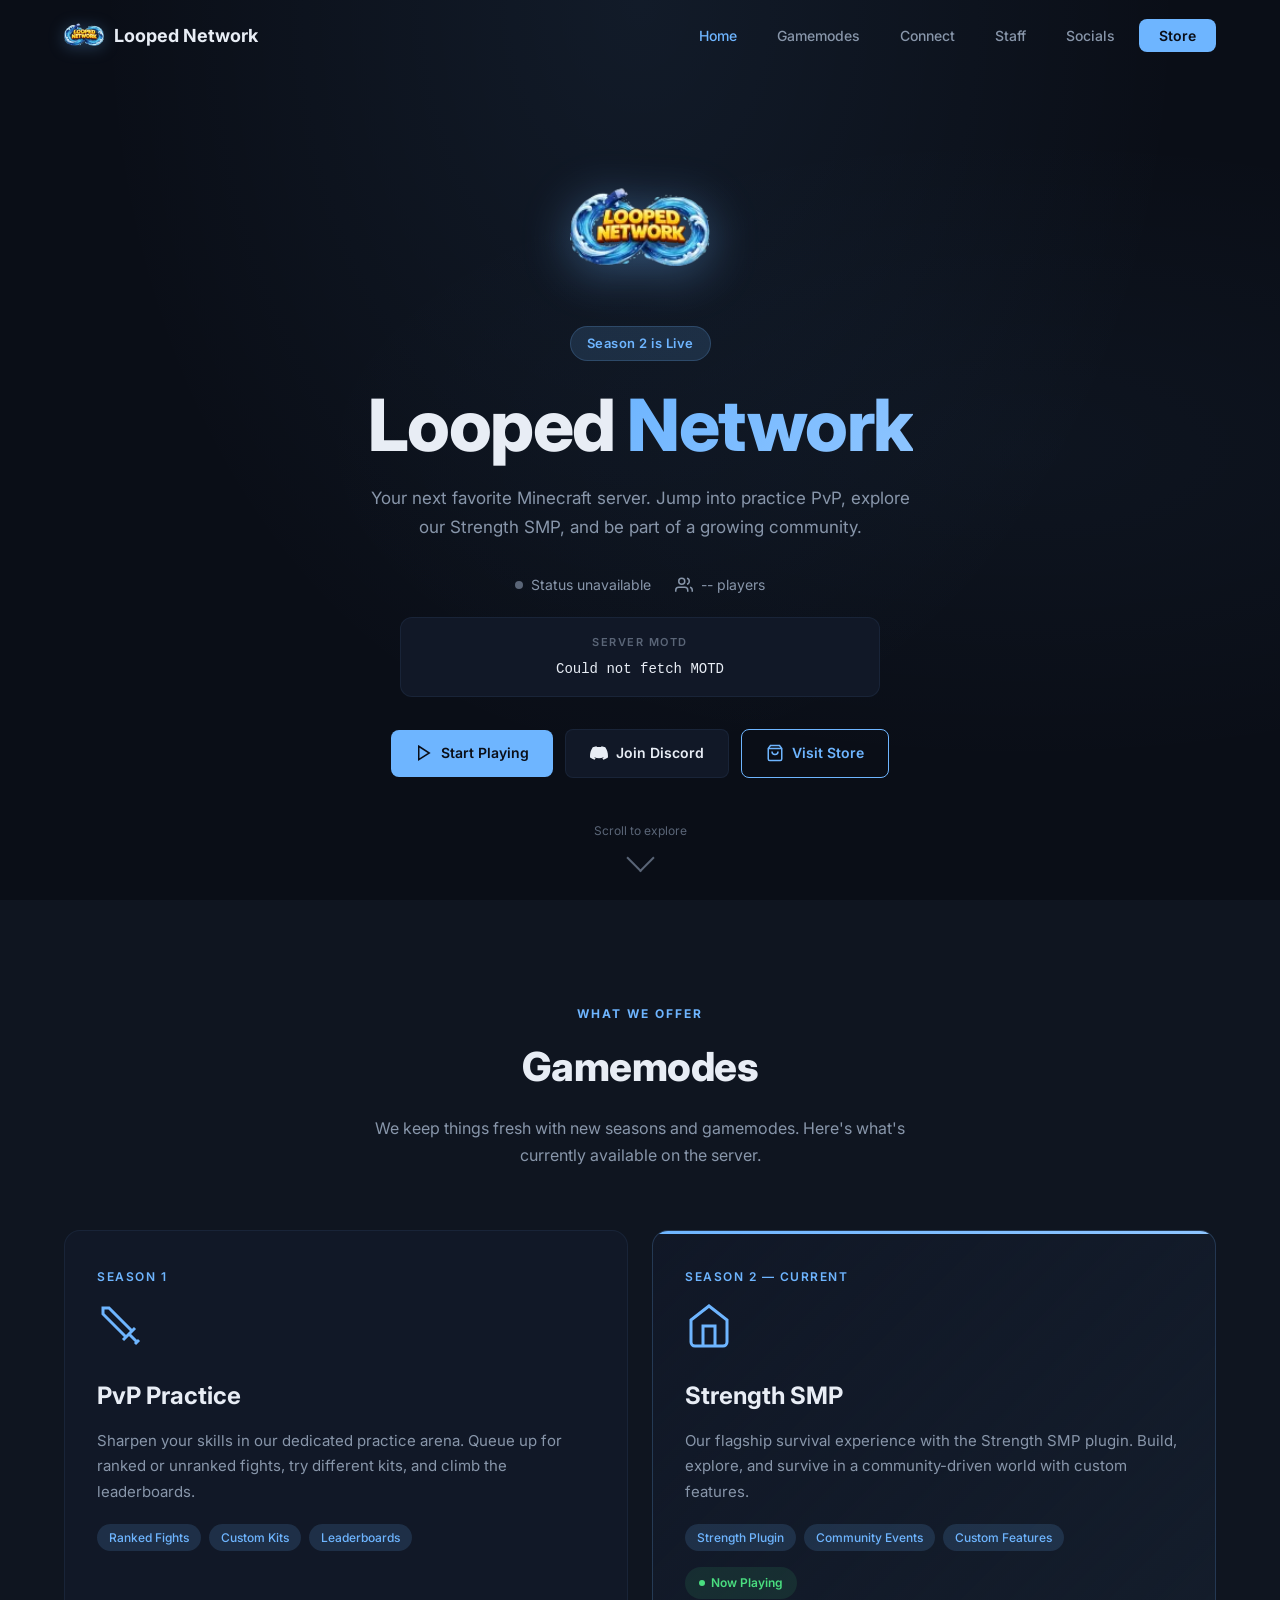
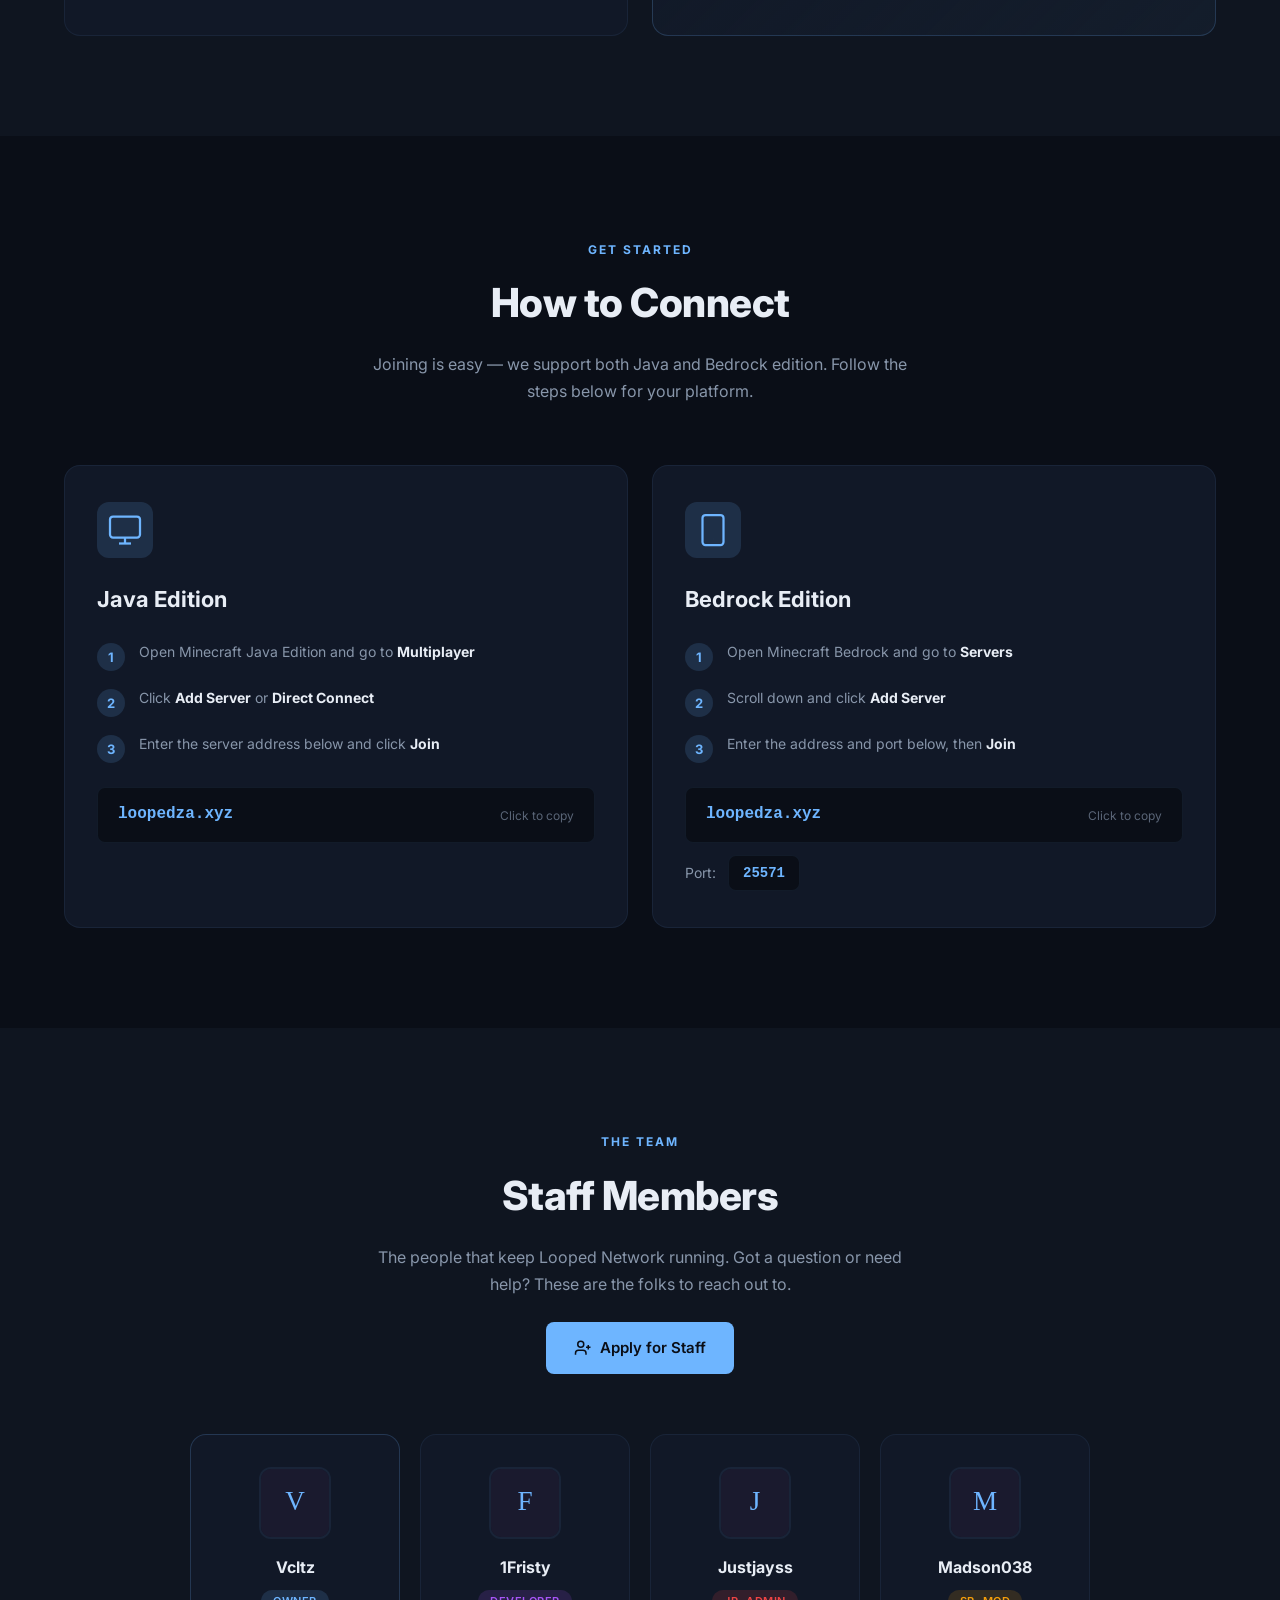
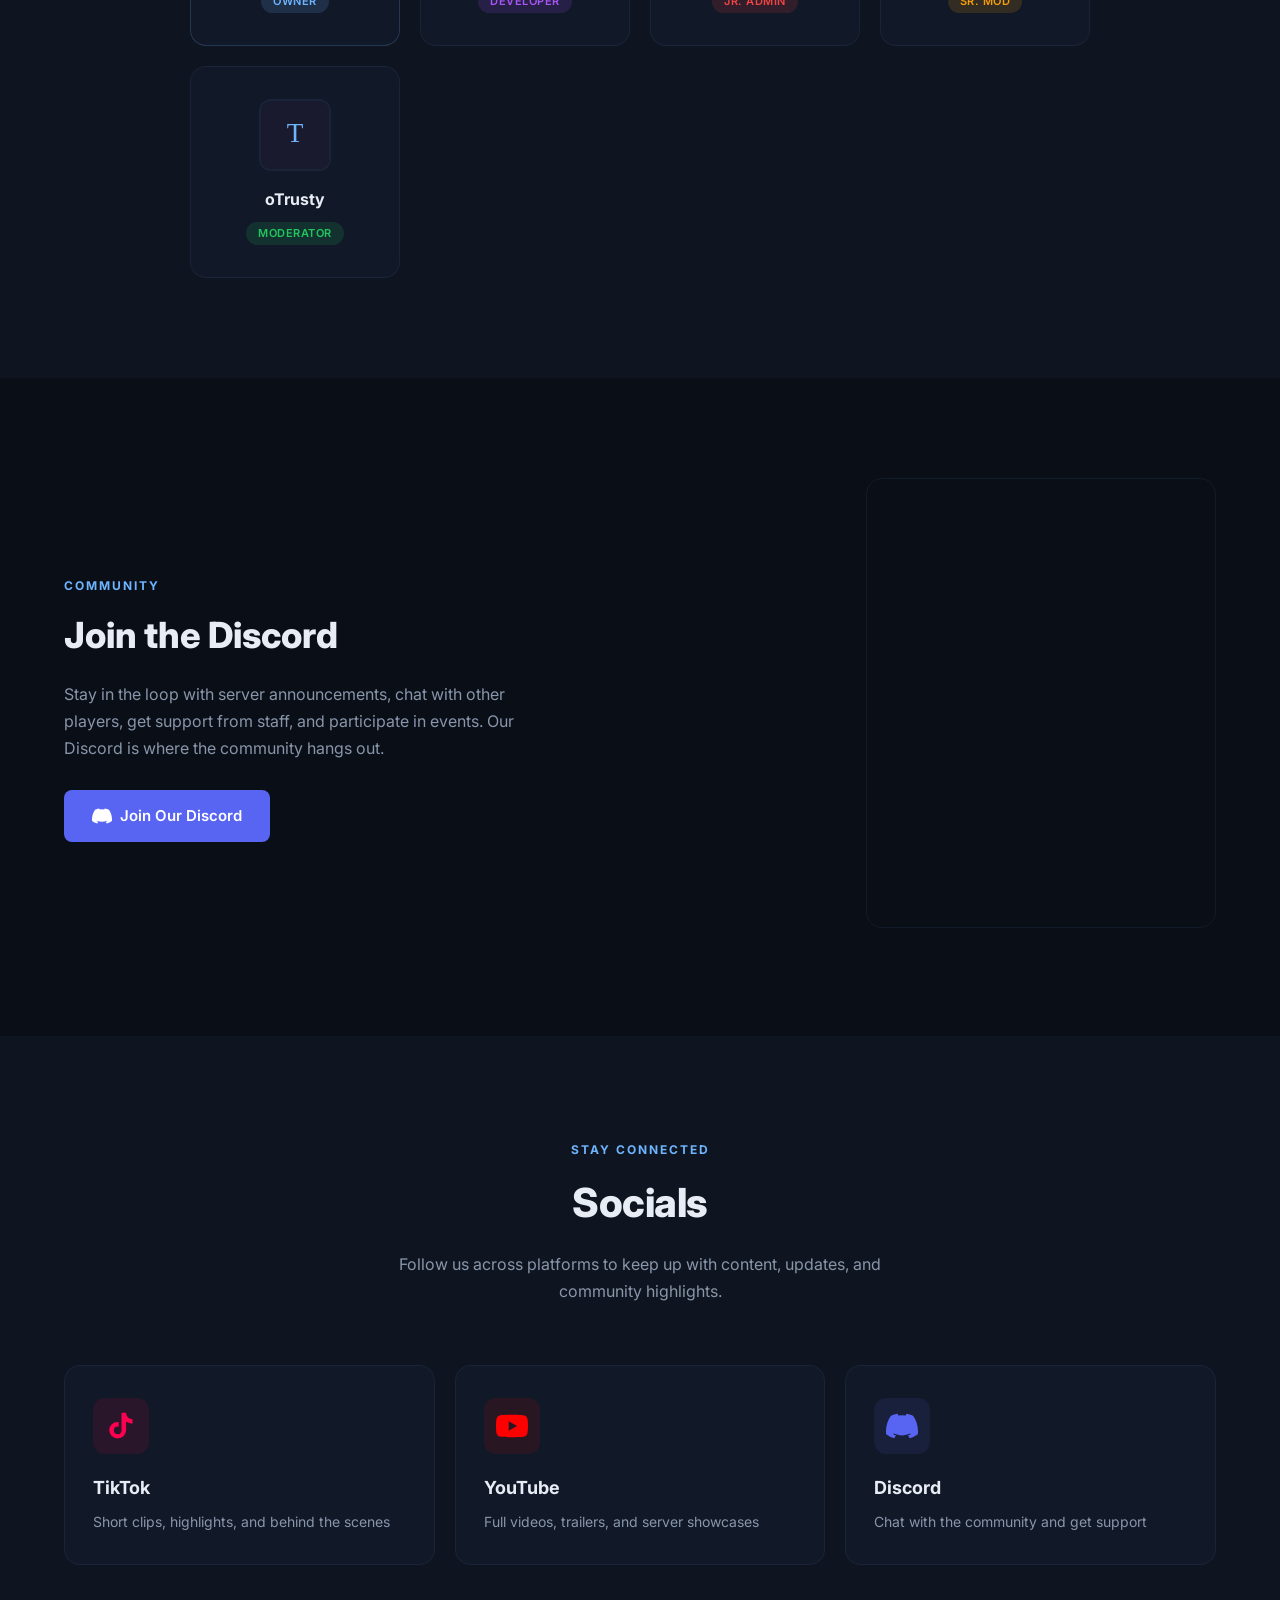
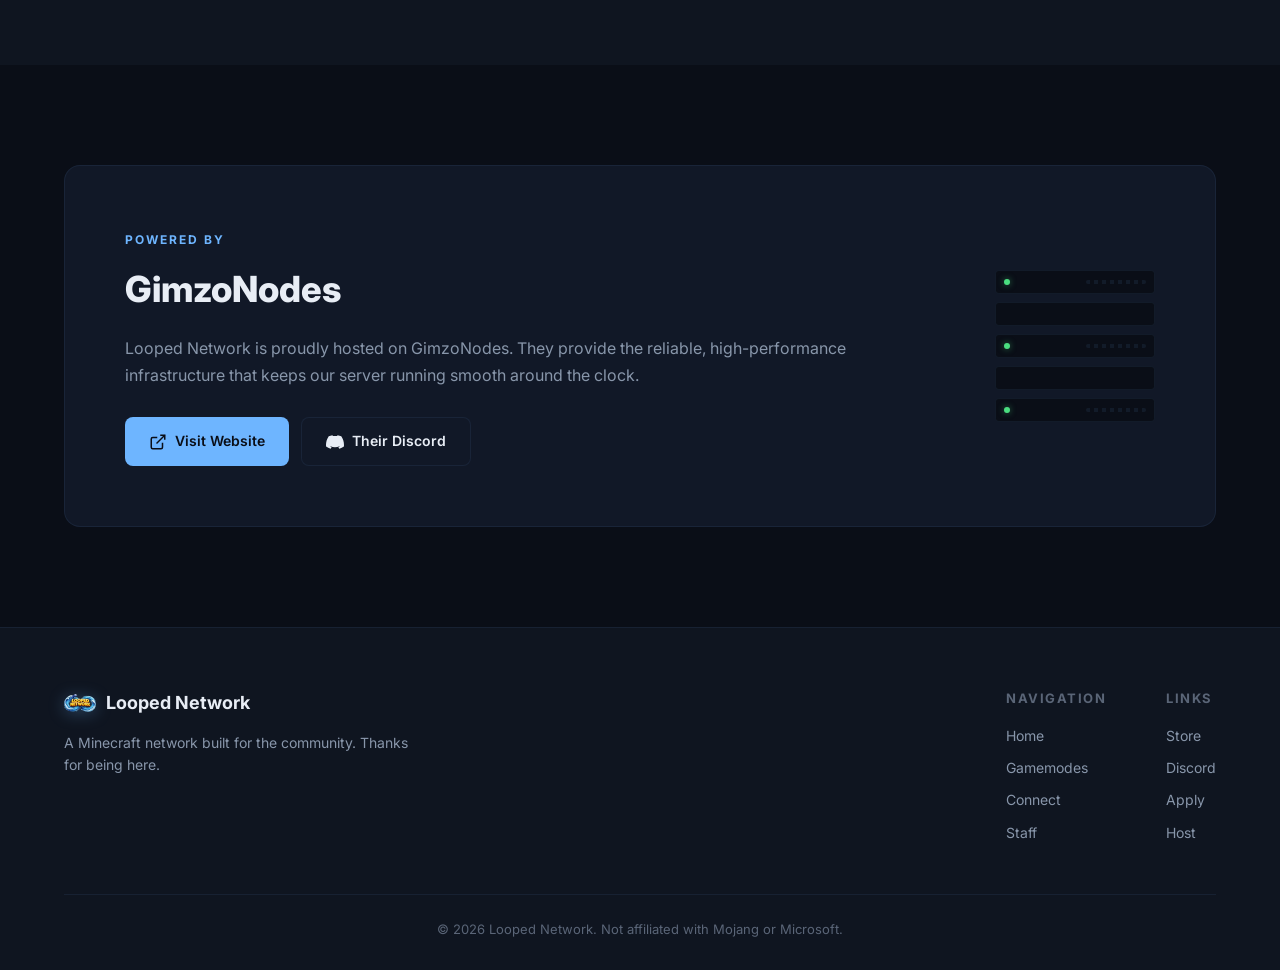
==== index.html @ 6bb7f68c "Add files via upload" ====
<!DOCTYPE html>
<html lang="en">
<head>
    <meta charset="UTF-8">
    <meta name="viewport" content="width=device-width, initial-scale=1.0">
    <title>Looped Network - Minecraft Server</title>
    <link rel="icon" type="image/png" href="logo.png">
    <link rel="apple-touch-icon" href="logo.png">
    <link href="https://fonts.googleapis.com/css2?family=Inter:wght@300;400;500;600;700;800&display=swap" rel="stylesheet">
    <link rel="stylesheet" href="styles.css">
</head>
<body>
    <nav class="navbar" id="navbar">
        <div class="nav-container">
            <a href="#" class="nav-logo">
                <img src="logo.png" alt="Looped Network" class="logo-img">
                <span>Looped Network</span>
            </a>
            <ul class="nav-links" id="navLinks">
                <li><a href="#home">Home</a></li>
                <li><a href="#gamemodes">Gamemodes</a></li>
                <li><a href="#connect">Connect</a></li>
                <li><a href="#staff">Staff</a></li>
                <li><a href="#socials">Socials</a></li>
                <li><a href="https://store.loopedza.xyz" target="_blank" class="nav-store-btn">Store</a></li>
            </ul>
            <button class="mobile-toggle" id="mobileToggle" aria-label="Toggle menu">
                <span></span>
                <span></span>
                <span></span>
            </button>
        </div>
    </nav>

    <section class="hero" id="home">
        <div class="hero-bg"></div>
        <div class="hero-particles" id="particles"></div>
        <div class="hero-content">
            <img src="logo.png" alt="Looped Network" class="hero-logo">
            <div class="hero-badge">Season 2 is Live</div>
            <h1>Looped <span class="accent">Network</span></h1>
            <p class="hero-subtitle">Your next favorite Minecraft server. Jump into practice PvP, explore our Strength SMP, and be part of a growing community.</p>
            <div class="server-status" id="serverStatus">
                <div class="status-indicator">
                    <span class="status-dot"></span>
                    <span class="status-text">Fetching status...</span>
                </div>
                <div class="player-count" id="playerCount">
                    <svg width="18" height="18" viewBox="0 0 24 24" fill="none" stroke="currentColor" stroke-width="2"><path d="M17 21v-2a4 4 0 0 0-4-4H5a4 4 0 0 0-4 4v2"/><circle cx="9" cy="7" r="4"/><path d="M23 21v-2a4 4 0 0 0-3-3.87"/><path d="M16 3.13a4 4 0 0 1 0 7.75"/></svg>
                    <span>-- players online</span>
                </div>
            </div>
            <div class="motd-preview" id="motdPreview">
                <div class="motd-label">Server MOTD</div>
                <div class="motd-content" id="motdContent">
                    <span class="motd-line">Loading MOTD...</span>
                </div>
            </div>
            <div class="hero-buttons">
                <a href="#connect" class="btn btn-primary">
                    <svg width="18" height="18" viewBox="0 0 24 24" fill="none" stroke="currentColor" stroke-width="2"><polygon points="5 3 19 12 5 21 5 3"/></svg>
                    Start Playing
                </a>
                <a href="https://discord.gg/Pe7t64aJJ9" target="_blank" class="btn btn-secondary">
                    <svg width="18" height="18" viewBox="0 0 24 24" fill="currentColor"><path d="M20.317 4.37a19.791 19.791 0 0 0-4.885-1.515.074.074 0 0 0-.079.037c-.21.375-.444.864-.608 1.25a18.27 18.27 0 0 0-5.487 0 12.64 12.64 0 0 0-.617-1.25.077.077 0 0 0-.079-.037A19.736 19.736 0 0 0 3.677 4.37a.07.07 0 0 0-.032.027C.533 9.046-.32 13.58.099 18.057a.082.082 0 0 0 .031.057 19.9 19.9 0 0 0 5.993 3.03.078.078 0 0 0 .084-.028 14.09 14.09 0 0 0 1.226-1.994.076.076 0 0 0-.041-.106 13.107 13.107 0 0 1-1.872-.892.077.077 0 0 1-.008-.128 10.2 10.2 0 0 0 .372-.292.074.074 0 0 1 .077-.01c3.928 1.793 8.18 1.793 12.062 0a.074.074 0 0 1 .078.01c.12.098.246.198.373.292a.077.077 0 0 1-.006.127 12.299 12.299 0 0 1-1.873.892.077.077 0 0 0-.041.107c.36.698.772 1.362 1.225 1.993a.076.076 0 0 0 .084.028 19.839 19.839 0 0 0 6.002-3.03.077.077 0 0 0 .032-.054c.5-5.177-.838-9.674-3.549-13.66a.061.061 0 0 0-.031-.03z"/></svg>
                    Join Discord
                </a>
                <a href="https://store.loopedza.xyz" target="_blank" class="btn btn-outline">
                    <svg width="18" height="18" viewBox="0 0 24 24" fill="none" stroke="currentColor" stroke-width="2"><path d="M6 2L3 6v14a2 2 0 0 0 2 2h14a2 2 0 0 0 2-2V6l-3-4z"/><line x1="3" y1="6" x2="21" y2="6"/><path d="M16 10a4 4 0 0 1-8 0"/></svg>
                    Visit Store
                </a>
            </div>
        </div>
        <div class="scroll-indicator">
            <span>Scroll to explore</span>
            <div class="scroll-arrow"></div>
        </div>
    </section>

    <section class="section gamemodes-section" id="gamemodes">
        <div class="container">
            <div class="section-header">
                <span class="section-tag">What We Offer</span>
                <h2>Gamemodes</h2>
                <p>We keep things fresh with new seasons and gamemodes. Here's what's currently available on the server.</p>
            </div>
            <div class="gamemodes-grid">
                <div class="gamemode-card">
                    <div class="gamemode-season">Season 1</div>
                    <div class="gamemode-icon">
                        <svg width="48" height="48" viewBox="0 0 24 24" fill="none" stroke="currentColor" stroke-width="1.5"><path d="M14.5 17.5L3 6V3h3l11.5 11.5"/><path d="M13 19l6-6"/><path d="M16 16l4 4"/><path d="M19 21l2-2"/></svg>
                    </div>
                    <h3>PvP Practice</h3>
                    <p>Sharpen your skills in our dedicated practice arena. Queue up for ranked or unranked fights, try different kits, and climb the leaderboards.</p>
                    <div class="gamemode-features">
                        <span>Ranked Fights</span>
                        <span>Custom Kits</span>
                        <span>Leaderboards</span>
                    </div>
                </div>
                <div class="gamemode-card featured">
                    <div class="gamemode-season">Season 2 — Current</div>
                    <div class="gamemode-icon">
                        <svg width="48" height="48" viewBox="0 0 24 24" fill="none" stroke="currentColor" stroke-width="1.5"><path d="M3 9l9-7 9 7v11a2 2 0 0 1-2 2H5a2 2 0 0 1-2-2z"/><polyline points="9 22 9 12 15 12 15 22"/></svg>
                    </div>
                    <h3>Strength SMP</h3>
                    <p>Our flagship survival experience with the Strength SMP plugin. Build, explore, and survive in a community-driven world with custom features.</p>
                    <div class="gamemode-features">
                        <span>Strength Plugin</span>
                        <span>Community Events</span>
                        <span>Custom Features</span>
                    </div>
                    <div class="gamemode-live-badge">
                        <span class="live-dot"></span> Now Playing
                    </div>
                </div>
            </div>
        </div>
    </section>

    <section class="section connect-section" id="connect">
        <div class="container">
            <div class="section-header">
                <span class="section-tag">Get Started</span>
                <h2>How to Connect</h2>
                <p>Joining is easy — we support both Java and Bedrock edition. Follow the steps below for your platform.</p>
            </div>
            <div class="connect-grid">
                <div class="connect-card">
                    <div class="connect-icon java-icon">
                        <svg width="36" height="36" viewBox="0 0 24 24" fill="none" stroke="currentColor" stroke-width="1.5"><rect x="2" y="3" width="20" height="14" rx="2" ry="2"/><line x1="8" y1="21" x2="16" y2="21"/><line x1="12" y1="17" x2="12" y2="21"/></svg>
                    </div>
                    <h3>Java Edition</h3>
                    <div class="connect-steps">
                        <div class="step">
                            <span class="step-num">1</span>
                            <p>Open Minecraft Java Edition and go to <strong>Multiplayer</strong></p>
                        </div>
                        <div class="step">
                            <span class="step-num">2</span>
                            <p>Click <strong>Add Server</strong> or <strong>Direct Connect</strong></p>
                        </div>
                        <div class="step">
                            <span class="step-num">3</span>
                            <p>Enter the server address below and click <strong>Join</strong></p>
                        </div>
                    </div>
                    <div class="ip-box" onclick="copyIP('loopedza.xyz', this)">
                        <code>loopedza.xyz</code>
                        <span class="copy-hint">Click to copy</span>
                    </div>
                </div>
                <div class="connect-card">
                    <div class="connect-icon bedrock-icon">
                        <svg width="36" height="36" viewBox="0 0 24 24" fill="none" stroke="currentColor" stroke-width="1.5"><rect x="5" y="2" width="14" height="20" rx="2" ry="2"/><line x1="12" y1="18" x2="12.01" y2="18"/></svg>
                    </div>
                    <h3>Bedrock Edition</h3>
                    <div class="connect-steps">
                        <div class="step">
                            <span class="step-num">1</span>
                            <p>Open Minecraft Bedrock and go to <strong>Servers</strong></p>
                        </div>
                        <div class="step">
                            <span class="step-num">2</span>
                            <p>Scroll down and click <strong>Add Server</strong></p>
                        </div>
                        <div class="step">
                            <span class="step-num">3</span>
                            <p>Enter the address and port below, then <strong>Join</strong></p>
                        </div>
                    </div>
                    <div class="ip-box" onclick="copyIP('loopedza.xyz', this)">
                        <code>loopedza.xyz</code>
                        <span class="copy-hint">Click to copy</span>
                    </div>
                    <div class="port-box">
                        <span>Port:</span>
                        <code onclick="copyIP('25571', this)">25571</code>
                    </div>
                </div>
            </div>
        </div>
    </section>

    <section class="section staff-section" id="staff">
        <div class="container">
            <div class="section-header">
                <span class="section-tag">The Team</span>
                <h2>Staff Members</h2>
                <p>The people that keep Looped Network running. Got a question or need help? These are the folks to reach out to.</p>
                <a href="apply.html" class="btn btn-primary apply-cta-btn">
                    <svg width="18" height="18" viewBox="0 0 24 24" fill="none" stroke="currentColor" stroke-width="2"><line x1="19" y1="8" x2="19" y2="14"/><line x1="22" y1="11" x2="16" y2="11"/><path d="M16 21v-2a4 4 0 0 0-4-4H6a4 4 0 0 0-4 4v2"/><circle cx="9" cy="7" r="4"/></svg>
                    Apply for Staff
                </a>
            </div>
            <div class="staff-grid">
                <div class="staff-card owner">
                    <div class="staff-avatar">
                        <img src="https://mc-heads.net/avatar/Vcltz/100" alt="Vcltz" onerror="this.src='data:image/svg+xml,<svg xmlns=%22http://www.w3.org/2000/svg%22 width=%22100%22 height=%22100%22><rect fill=%22%231a1a2e%22 width=%22100%22 height=%22100%22/><text x=%2250%22 y=%2260%22 text-anchor=%22middle%22 fill=%22%236EB5FF%22 font-size=%2240%22>V</text></svg>'">
                    </div>
                    <div class="staff-info">
                        <h4>Vcltz</h4>
                        <span class="staff-role role-owner">Owner</span>
                    </div>
                </div>
                <div class="staff-card">
                    <div class="staff-avatar">
                        <img src="https://mc-heads.net/avatar/1Fristy/100" alt="1Fristy" onerror="this.src='data:image/svg+xml,<svg xmlns=%22http://www.w3.org/2000/svg%22 width=%22100%22 height=%22100%22><rect fill=%22%231a1a2e%22 width=%22100%22 height=%22100%22/><text x=%2250%22 y=%2260%22 text-anchor=%22middle%22 fill=%22%236EB5FF%22 font-size=%2240%22>F</text></svg>'">
                    </div>
                    <div class="staff-info">
                        <h4>1Fristy</h4>
                        <span class="staff-role role-dev">Developer</span>
                    </div>
                </div>
                <div class="staff-card">
                    <div class="staff-avatar">
                        <img src="https://mc-heads.net/avatar/Justjayss/100" alt="Justjayss" onerror="this.src='data:image/svg+xml,<svg xmlns=%22http://www.w3.org/2000/svg%22 width=%22100%22 height=%22100%22><rect fill=%22%231a1a2e%22 width=%22100%22 height=%22100%22/><text x=%2250%22 y=%2260%22 text-anchor=%22middle%22 fill=%22%236EB5FF%22 font-size=%2240%22>J</text></svg>'">
                    </div>
                    <div class="staff-info">
                        <h4>Justjayss</h4>
                        <span class="staff-role role-admin">Jr. Admin</span>
                    </div>
                </div>
                <div class="staff-card">
                    <div class="staff-avatar">
                        <img src="https://mc-heads.net/avatar/Madson038/100" alt="Madson038" onerror="this.src='data:image/svg+xml,<svg xmlns=%22http://www.w3.org/2000/svg%22 width=%22100%22 height=%22100%22><rect fill=%22%231a1a2e%22 width=%22100%22 height=%22100%22/><text x=%2250%22 y=%2260%22 text-anchor=%22middle%22 fill=%22%236EB5FF%22 font-size=%2240%22>M</text></svg>'">
                    </div>
                    <div class="staff-info">
                        <h4>Madson038</h4>
                        <span class="staff-role role-srmod">Sr. Mod</span>
                    </div>
                </div>
                <div class="staff-card">
                    <div class="staff-avatar">
                        <img src="https://mc-heads.net/avatar/oTrusty/100" alt="oTrusty" onerror="this.src='data:image/svg+xml,<svg xmlns=%22http://www.w3.org/2000/svg%22 width=%22100%22 height=%22100%22><rect fill=%22%231a1a2e%22 width=%22100%22 height=%22100%22/><text x=%2250%22 y=%2260%22 text-anchor=%22middle%22 fill=%22%236EB5FF%22 font-size=%2240%22>T</text></svg>'">
                    </div>
                    <div class="staff-info">
                        <h4>oTrusty</h4>
                        <span class="staff-role role-mod">Moderator</span>
                    </div>
                </div>
            </div>
        </div>
    </section>

    <section class="section discord-section" id="discord-section">
        <div class="container">
            <div class="discord-layout">
                <div class="discord-info">
                    <span class="section-tag">Community</span>
                    <h2>Join the Discord</h2>
                    <p>Stay in the loop with server announcements, chat with other players, get support from staff, and participate in events. Our Discord is where the community hangs out.</p>
                    <a href="https://discord.gg/Pe7t64aJJ9" target="_blank" class="btn btn-discord">
                        <svg width="20" height="20" viewBox="0 0 24 24" fill="currentColor"><path d="M20.317 4.37a19.791 19.791 0 0 0-4.885-1.515.074.074 0 0 0-.079.037c-.21.375-.444.864-.608 1.25a18.27 18.27 0 0 0-5.487 0 12.64 12.64 0 0 0-.617-1.25.077.077 0 0 0-.079-.037A19.736 19.736 0 0 0 3.677 4.37a.07.07 0 0 0-.032.027C.533 9.046-.32 13.58.099 18.057a.082.082 0 0 0 .031.057 19.9 19.9 0 0 0 5.993 3.03.078.078 0 0 0 .084-.028 14.09 14.09 0 0 0 1.226-1.994.076.076 0 0 0-.041-.106 13.107 13.107 0 0 1-1.872-.892.077.077 0 0 1-.008-.128 10.2 10.2 0 0 0 .372-.292.074.074 0 0 1 .077-.01c3.928 1.793 8.18 1.793 12.062 0a.074.074 0 0 1 .078.01c.12.098.246.198.373.292a.077.077 0 0 1-.006.127 12.299 12.299 0 0 1-1.873.892.077.077 0 0 0-.041.107c.36.698.772 1.362 1.225 1.993a.076.076 0 0 0 .084.028 19.839 19.839 0 0 0 6.002-3.03.077.077 0 0 0 .032-.054c.5-5.177-.838-9.674-3.549-13.66a.061.061 0 0 0-.031-.03z"/></svg>
                        Join Our Discord
                    </a>
                </div>
                <div class="discord-widget">
                    <iframe src="https://discord.com/widget?id=1467869158061641964&theme=dark" width="350" height="450" allowtransparency="true" frameborder="0" sandbox="allow-popups allow-popups-to-escape-sandbox allow-same-origin allow-scripts"></iframe>
                </div>
            </div>
        </div>
    </section>

    <section class="section socials-section" id="socials">
        <div class="container">
            <div class="section-header">
                <span class="section-tag">Stay Connected</span>
                <h2>Socials</h2>
                <p>Follow us across platforms to keep up with content, updates, and community highlights.</p>
            </div>
            <div class="socials-grid">
                <a href="#" target="_blank" class="social-card tiktok-card">
                    <div class="social-icon">
                        <svg width="32" height="32" viewBox="0 0 24 24" fill="currentColor"><path d="M19.59 6.69a4.83 4.83 0 0 1-3.77-4.25V2h-3.45v13.67a2.89 2.89 0 0 1-2.88 2.5 2.89 2.89 0 0 1-2.89-2.89 2.89 2.89 0 0 1 2.89-2.89c.28 0 .54.04.79.1v-3.5a6.37 6.37 0 0 0-.79-.05A6.34 6.34 0 0 0 3.15 15a6.34 6.34 0 0 0 6.34 6.34 6.34 6.34 0 0 0 6.34-6.34V8.71a8.21 8.21 0 0 0 4.76 1.52V6.79a4.85 4.85 0 0 1-1-.1z"/></svg>
                    </div>
                    <h4>TikTok</h4>
                    <p>Short clips, highlights, and behind the scenes</p>
                </a>
                <a href="#" target="_blank" class="social-card youtube-card">
                    <div class="social-icon">
                        <svg width="32" height="32" viewBox="0 0 24 24" fill="currentColor"><path d="M23.498 6.186a3.016 3.016 0 0 0-2.122-2.136C19.505 3.545 12 3.545 12 3.545s-7.505 0-9.377.505A3.017 3.017 0 0 0 .502 6.186C0 8.07 0 12 0 12s0 3.93.502 5.814a3.016 3.016 0 0 0 2.122 2.136c1.871.505 9.376.505 9.376.505s7.505 0 9.377-.505a3.015 3.015 0 0 0 2.122-2.136C24 15.93 24 12 24 12s0-3.93-.502-5.814zM9.545 15.568V8.432L15.818 12l-6.273 3.568z"/></svg>
                    </div>
                    <h4>YouTube</h4>
                    <p>Full videos, trailers, and server showcases</p>
                </a>
                <a href="https://discord.gg/Pe7t64aJJ9" target="_blank" class="social-card discord-card-social">
                    <div class="social-icon">
                        <svg width="32" height="32" viewBox="0 0 24 24" fill="currentColor"><path d="M20.317 4.37a19.791 19.791 0 0 0-4.885-1.515.074.074 0 0 0-.079.037c-.21.375-.444.864-.608 1.25a18.27 18.27 0 0 0-5.487 0 12.64 12.64 0 0 0-.617-1.25.077.077 0 0 0-.079-.037A19.736 19.736 0 0 0 3.677 4.37a.07.07 0 0 0-.032.027C.533 9.046-.32 13.58.099 18.057a.082.082 0 0 0 .031.057 19.9 19.9 0 0 0 5.993 3.03.078.078 0 0 0 .084-.028 14.09 14.09 0 0 0 1.226-1.994.076.076 0 0 0-.041-.106 13.107 13.107 0 0 1-1.872-.892.077.077 0 0 1-.008-.128 10.2 10.2 0 0 0 .372-.292.074.074 0 0 1 .077-.01c3.928 1.793 8.18 1.793 12.062 0a.074.074 0 0 1 .078.01c.12.098.246.198.373.292a.077.077 0 0 1-.006.127 12.299 12.299 0 0 1-1.873.892.077.077 0 0 0-.041.107c.36.698.772 1.362 1.225 1.993a.076.076 0 0 0 .084.028 19.839 19.839 0 0 0 6.002-3.03.077.077 0 0 0 .032-.054c.5-5.177-.838-9.674-3.549-13.66a.061.061 0 0 0-.031-.03z"/></svg>
                    </div>
                    <h4>Discord</h4>
                    <p>Chat with the community and get support</p>
                </a>
            </div>
        </div>
    </section>

    <section class="section hosting-section" id="hosting">
        <div class="container">
            <div class="hosting-card">
                <div class="hosting-info">
                    <span class="section-tag">Powered By</span>
                    <h2>GimzoNodes</h2>
                    <p>Looped Network is proudly hosted on GimzoNodes. They provide the reliable, high-performance infrastructure that keeps our server running smooth around the clock.</p>
                    <div class="hosting-buttons">
                        <a href="https://gimzonodes.space" target="_blank" class="btn btn-primary">
                            <svg width="18" height="18" viewBox="0 0 24 24" fill="none" stroke="currentColor" stroke-width="2"><path d="M18 13v6a2 2 0 0 1-2 2H5a2 2 0 0 1-2-2V8a2 2 0 0 1 2-2h6"/><polyline points="15 3 21 3 21 9"/><line x1="10" y1="14" x2="21" y2="3"/></svg>
                            Visit Website
                        </a>
                        <a href="https://discord.gg/tpGMevrYRc" target="_blank" class="btn btn-secondary">
                            <svg width="18" height="18" viewBox="0 0 24 24" fill="currentColor"><path d="M20.317 4.37a19.791 19.791 0 0 0-4.885-1.515.074.074 0 0 0-.079.037c-.21.375-.444.864-.608 1.25a18.27 18.27 0 0 0-5.487 0 12.64 12.64 0 0 0-.617-1.25.077.077 0 0 0-.079-.037A19.736 19.736 0 0 0 3.677 4.37a.07.07 0 0 0-.032.027C.533 9.046-.32 13.58.099 18.057a.082.082 0 0 0 .031.057 19.9 19.9 0 0 0 5.993 3.03.078.078 0 0 0 .084-.028 14.09 14.09 0 0 0 1.226-1.994.076.076 0 0 0-.041-.106 13.107 13.107 0 0 1-1.872-.892.077.077 0 0 1-.008-.128 10.2 10.2 0 0 0 .372-.292.074.074 0 0 1 .077-.01c3.928 1.793 8.18 1.793 12.062 0a.074.074 0 0 1 .078.01c.12.098.246.198.373.292a.077.077 0 0 1-.006.127 12.299 12.299 0 0 1-1.873.892.077.077 0 0 0-.041.107c.36.698.772 1.362 1.225 1.993a.076.076 0 0 0 .084.028 19.839 19.839 0 0 0 6.002-3.03.077.077 0 0 0 .032-.054c.5-5.177-.838-9.674-3.549-13.66a.061.061 0 0 0-.031-.03z"/></svg>
                            Their Discord
                        </a>
                    </div>
                </div>
                <div class="hosting-graphic">
                    <div class="server-rack">
                        <div class="rack-unit active"></div>
                        <div class="rack-unit"></div>
                        <div class="rack-unit active"></div>
                        <div class="rack-unit"></div>
                        <div class="rack-unit active"></div>
                    </div>
                </div>
            </div>
        </div>
    </section>

    <footer class="footer">
        <div class="container">
            <div class="footer-content">
                <div class="footer-brand">
                    <div class="footer-logo">
                        <img src="logo.png" alt="Looped Network" class="logo-img">
                        <span>Looped Network</span>
                    </div>
                    <p>A Minecraft network built for the community. Thanks for being here.</p>
                </div>
                <div class="footer-links">
                    <div class="footer-col">
                        <h5>Navigation</h5>
                        <a href="#home">Home</a>
                        <a href="#gamemodes">Gamemodes</a>
                        <a href="#connect">Connect</a>
                        <a href="#staff">Staff</a>
                    </div>
                    <div class="footer-col">
                        <h5>Links</h5>
                        <a href="https://store.loopedza.xyz" target="_blank">Store</a>
                        <a href="https://discord.gg/Pe7t64aJJ9" target="_blank">Discord</a>
                        <a href="apply.html">Apply</a>
                        <a href="https://gimzonodes.space" target="_blank">Host</a>
                    </div>
                </div>
            </div>
            <div class="footer-bottom">
                <p>&copy; 2026 Looped Network. Not affiliated with Mojang or Microsoft.</p>
            </div>
        </div>
    </footer>

    <script src="script.js"></script>
</body>
</html>
---- styles.css ----
*, *::before, *::after { margin: 0; padding: 0; box-sizing: border-box; }

:root {
    --primary: #6EB5FF;
    --primary-dark: #5A9FE6;
    --primary-light: #8EC5FF;
    --primary-glow: rgba(110, 181, 255, 0.15);
    --bg-dark: #0a0e17;
    --bg-card: #111827;
    --bg-card-hover: #1a2332;
    --bg-surface: #0f1520;
    --text-primary: #e8edf5;
    --text-secondary: #8896aa;
    --text-muted: #5a6577;
    --border: rgba(110, 181, 255, 0.08);
    --border-hover: rgba(110, 181, 255, 0.2);
    --discord-color: #5865F2;
    --success: #4ade80;
    --radius: 12px;
    --radius-lg: 16px;
    --radius-sm: 8px;
}

html { scroll-behavior: smooth; scrollbar-width: thin; scrollbar-color: var(--primary-dark) var(--bg-dark); }
body { font-family: 'Inter', -apple-system, sans-serif; background: var(--bg-dark); color: var(--text-primary); line-height: 1.6; overflow-x: hidden; }
::-webkit-scrollbar { width: 8px; }
::-webkit-scrollbar-track { background: var(--bg-dark); }
::-webkit-scrollbar-thumb { background: var(--primary-dark); border-radius: 4px; }
.container { max-width: 1200px; margin: 0 auto; padding: 0 24px; }
.section { padding: 100px 0; }

.navbar { position: fixed; top: 0; left: 0; right: 0; z-index: 1000; padding: 16px 0; transition: all 0.3s ease; }
.navbar.scrolled { background: rgba(10, 14, 23, 0.9); backdrop-filter: blur(20px); border-bottom: 1px solid var(--border); padding: 10px 0; }
.nav-container { max-width: 1200px; margin: 0 auto; padding: 0 24px; display: flex; align-items: center; justify-content: space-between; }
.nav-logo { display: flex; align-items: center; gap: 10px; text-decoration: none; color: var(--text-primary); font-weight: 700; font-size: 18px; }
.logo-img { width: 40px; height: 40px; object-fit: contain; filter: drop-shadow(0 2px 8px rgba(110, 181, 255, 0.3)); transition: transform 0.3s ease; }
.nav-logo:hover .logo-img { transform: scale(1.08) rotate(-5deg); }
.hero-logo { width: 140px; height: 140px; object-fit: contain; margin: 0 auto 24px; display: block; filter: drop-shadow(0 8px 24px rgba(110, 181, 255, 0.4)); animation: float-logo 4s ease-in-out infinite; }
@keyframes float-logo { 0%, 100% { transform: translateY(0); } 50% { transform: translateY(-10px); } }
.footer-logo .logo-img { width: 32px; height: 32px; }
.nav-links { display: flex; align-items: center; gap: 8px; list-style: none; }
.nav-links a { text-decoration: none; color: var(--text-secondary); font-size: 14px; font-weight: 500; padding: 8px 16px; border-radius: var(--radius-sm); transition: all 0.2s ease; }
.nav-links a:hover { color: var(--text-primary); background: var(--primary-glow); }
.nav-store-btn { background: var(--primary) !important; color: var(--bg-dark) !important; font-weight: 600 !important; padding: 8px 20px !important; }
.nav-store-btn:hover { background: var(--primary-light) !important; transform: translateY(-1px); }
.mobile-toggle { display: none; flex-direction: column; gap: 5px; background: none; border: none; cursor: pointer; padding: 4px; }
.mobile-toggle span { width: 24px; height: 2px; background: var(--text-primary); border-radius: 2px; transition: all 0.3s ease; }

.hero { min-height: 100vh; display: flex; align-items: center; justify-content: center; position: relative; padding: 120px 24px 80px; overflow: hidden; }
.hero-bg { position: absolute; inset: 0; background: radial-gradient(ellipse at 50% 0%, rgba(110, 181, 255, 0.08) 0%, transparent 60%), radial-gradient(ellipse at 80% 50%, rgba(110, 181, 255, 0.04) 0%, transparent 50%); }
.hero-particles { position: absolute; inset: 0; pointer-events: none; }
.particle { position: absolute; width: 2px; height: 2px; background: var(--primary); border-radius: 50%; opacity: 0; animation: float-particle linear infinite; }
@keyframes float-particle { 0% { opacity: 0; transform: translateY(100vh) scale(0); } 10% { opacity: 0.6; } 90% { opacity: 0.6; } 100% { opacity: 0; transform: translateY(-10vh) scale(1); } }
.hero-content { text-align: center; max-width: 720px; position: relative; z-index: 1; }
.hero-badge { display: inline-block; padding: 6px 16px; background: var(--primary-glow); border: 1px solid var(--border-hover); border-radius: 20px; font-size: 13px; font-weight: 600; color: var(--primary); margin-bottom: 24px; letter-spacing: 0.5px; }
.hero h1 { font-size: clamp(42px, 8vw, 72px); font-weight: 800; line-height: 1.1; margin-bottom: 20px; letter-spacing: -1.5px; }
.accent { background: linear-gradient(135deg, var(--primary), var(--primary-light)); -webkit-background-clip: text; -webkit-text-fill-color: transparent; background-clip: text; }
.hero-subtitle { font-size: 17px; color: var(--text-secondary); max-width: 540px; margin: 0 auto 32px; line-height: 1.7; }
.server-status { display: flex; align-items: center; justify-content: center; gap: 24px; margin-bottom: 20px; flex-wrap: wrap; }
.status-indicator { display: flex; align-items: center; gap: 8px; font-size: 14px; color: var(--text-secondary); }
.status-dot { width: 8px; height: 8px; border-radius: 50%; background: var(--text-muted); transition: background 0.3s; }
.status-dot.online { background: var(--success); box-shadow: 0 0 8px rgba(74, 222, 128, 0.5); animation: pulse-dot 2s infinite; }
.status-dot.offline { background: #f87171; }
@keyframes pulse-dot { 0%, 100% { opacity: 1; } 50% { opacity: 0.5; } }
.player-count { display: flex; align-items: center; gap: 8px; font-size: 14px; color: var(--text-secondary); }
.motd-preview { background: var(--bg-card); border: 1px solid var(--border); border-radius: var(--radius); padding: 16px 24px; margin: 0 auto 32px; max-width: 480px; }
.motd-label { font-size: 11px; text-transform: uppercase; letter-spacing: 1.5px; color: var(--text-muted); margin-bottom: 8px; font-weight: 600; }
.motd-content { font-family: 'Courier New', monospace; font-size: 14px; color: var(--text-primary); line-height: 1.5; }
.hero-buttons { display: flex; align-items: center; justify-content: center; gap: 12px; flex-wrap: wrap; }

.btn { display: inline-flex; align-items: center; gap: 8px; padding: 12px 24px; border-radius: var(--radius-sm); font-size: 14px; font-weight: 600; text-decoration: none; transition: all 0.25s ease; cursor: pointer; border: none; }
.btn-primary { background: var(--primary); color: var(--bg-dark); }
.btn-primary:hover { background: var(--primary-light); transform: translateY(-2px); box-shadow: 0 8px 24px rgba(110, 181, 255, 0.25); }
.btn-secondary { background: var(--bg-card); color: var(--text-primary); border: 1px solid var(--border); }
.btn-secondary:hover { border-color: var(--border-hover); background: var(--bg-card-hover); transform: translateY(-2px); }
.btn-outline { background: transparent; color: var(--primary); border: 1px solid var(--primary); }
.btn-outline:hover { background: var(--primary-glow); transform: translateY(-2px); }
.btn-discord { background: var(--discord-color); color: white; padding: 14px 28px; font-size: 15px; }
.btn-discord:hover { background: #4752c4; transform: translateY(-2px); box-shadow: 0 8px 24px rgba(88, 101, 242, 0.3); }
.apply-cta-btn { margin-top: 24px; padding: 14px 28px; font-size: 15px; }
.apply-cta-btn:hover { transform: translateY(-2px); box-shadow: 0 8px 24px rgba(110, 181, 255, 0.3); }
.scroll-indicator { position: absolute; bottom: 32px; left: 50%; transform: translateX(-50%); display: flex; flex-direction: column; align-items: center; gap: 8px; color: var(--text-muted); font-size: 12px; animation: bounce-scroll 2s infinite; }
.scroll-arrow { width: 20px; height: 20px; border-right: 2px solid var(--text-muted); border-bottom: 2px solid var(--text-muted); transform: rotate(45deg); }
@keyframes bounce-scroll { 0%, 100% { transform: translateX(-50%) translateY(0); } 50% { transform: translateX(-50%) translateY(8px); } }

.section-header { text-align: center; margin-bottom: 60px; }
.section-tag { display: inline-block; font-size: 12px; font-weight: 700; text-transform: uppercase; letter-spacing: 2px; color: var(--primary); margin-bottom: 12px; }
.section-header h2 { font-size: clamp(28px, 5vw, 40px); font-weight: 800; margin-bottom: 16px; letter-spacing: -0.5px; }
.section-header p { font-size: 16px; color: var(--text-secondary); max-width: 560px; margin: 0 auto; line-height: 1.7; }

.gamemodes-section { background: var(--bg-surface); }
.gamemodes-grid { display: grid; grid-template-columns: repeat(auto-fit, minmax(320px, 1fr)); gap: 24px; }
.gamemode-card { background: var(--bg-card); border: 1px solid var(--border); border-radius: var(--radius-lg); padding: 36px 32px; transition: all 0.3s ease; position: relative; overflow: hidden; }
.gamemode-card:hover { border-color: var(--border-hover); transform: translateY(-4px); box-shadow: 0 12px 40px rgba(0, 0, 0, 0.3); }
.gamemode-card.featured { border-color: rgba(110, 181, 255, 0.2); background: linear-gradient(135deg, var(--bg-card), rgba(110, 181, 255, 0.05)); }
.gamemode-card.featured::before { content: ''; position: absolute; top: 0; left: 0; right: 0; height: 3px; background: linear-gradient(90deg, var(--primary), var(--primary-light)); }
.gamemode-season { font-size: 12px; font-weight: 600; text-transform: uppercase; letter-spacing: 1.5px; color: var(--primary); margin-bottom: 16px; }
.gamemode-icon { color: var(--primary); margin-bottom: 20px; }
.gamemode-card h3 { font-size: 24px; font-weight: 700; margin-bottom: 12px; }
.gamemode-card p { color: var(--text-secondary); font-size: 15px; line-height: 1.7; margin-bottom: 20px; }
.gamemode-features { display: flex; flex-wrap: wrap; gap: 8px; }
.gamemode-features span { padding: 4px 12px; background: var(--primary-glow); border-radius: 20px; font-size: 12px; font-weight: 500; color: var(--primary); }
.gamemode-live-badge { display: inline-flex; align-items: center; gap: 6px; margin-top: 16px; padding: 6px 14px; background: rgba(74, 222, 128, 0.1); border-radius: 20px; font-size: 12px; font-weight: 600; color: var(--success); }
.live-dot { width: 6px; height: 6px; border-radius: 50%; background: var(--success); animation: pulse-dot 1.5s infinite; }

.connect-grid { display: grid; grid-template-columns: repeat(auto-fit, minmax(320px, 1fr)); gap: 24px; }
.connect-card { background: var(--bg-card); border: 1px solid var(--border); border-radius: var(--radius-lg); padding: 36px 32px; transition: all 0.3s ease; }
.connect-card:hover { border-color: var(--border-hover); }
.connect-icon { width: 56px; height: 56px; border-radius: var(--radius); display: flex; align-items: center; justify-content: center; margin-bottom: 24px; color: var(--primary); background: var(--primary-glow); }
.connect-card h3 { font-size: 22px; font-weight: 700; margin-bottom: 24px; }
.connect-steps { display: flex; flex-direction: column; gap: 16px; margin-bottom: 24px; }
.step { display: flex; align-items: flex-start; gap: 14px; }
.step-num { width: 28px; height: 28px; min-width: 28px; border-radius: 50%; background: var(--primary-glow); color: var(--primary); display: flex; align-items: center; justify-content: center; font-size: 13px; font-weight: 700; margin-top: 2px; }
.step p { color: var(--text-secondary); font-size: 14px; line-height: 1.6; }
.step strong { color: var(--text-primary); }
.ip-box { background: var(--bg-dark); border: 1px solid var(--border); border-radius: var(--radius-sm); padding: 14px 20px; display: flex; align-items: center; justify-content: space-between; cursor: pointer; transition: all 0.2s ease; user-select: none; }
.ip-box:hover { border-color: var(--primary); background: var(--primary-glow); }
.ip-box code { font-family: 'Courier New', monospace; font-size: 16px; font-weight: 600; color: var(--primary); }
.copy-hint { font-size: 12px; color: var(--text-muted); transition: color 0.2s; }
.ip-box:hover .copy-hint { color: var(--primary); }
.port-box { margin-top: 12px; display: flex; align-items: center; gap: 12px; font-size: 14px; color: var(--text-secondary); }
.port-box code { background: var(--bg-dark); border: 1px solid var(--border); padding: 6px 14px; border-radius: var(--radius-sm); font-family: 'Courier New', monospace; font-weight: 600; color: var(--primary); cursor: pointer; transition: all 0.2s ease; }
.port-box code:hover { border-color: var(--primary); background: var(--primary-glow); }

.staff-section { background: var(--bg-surface); }
.staff-grid { display: grid; grid-template-columns: repeat(auto-fit, minmax(200px, 1fr)); gap: 20px; max-width: 900px; margin: 0 auto; }
.staff-card { background: var(--bg-card); border: 1px solid var(--border); border-radius: var(--radius-lg); padding: 32px 24px; text-align: center; transition: all 0.3s ease; }
.staff-card:hover { border-color: var(--border-hover); transform: translateY(-4px); box-shadow: 0 8px 30px rgba(0, 0, 0, 0.25); }
.staff-card.owner { border-color: rgba(110, 181, 255, 0.2); }
.staff-avatar { width: 72px; height: 72px; border-radius: var(--radius); overflow: hidden; margin: 0 auto 16px; border: 2px solid var(--border); transition: border-color 0.3s; }
.staff-card:hover .staff-avatar { border-color: var(--primary); }
.staff-avatar img { width: 100%; height: 100%; object-fit: cover; image-rendering: pixelated; }
.staff-info h4 { font-size: 16px; font-weight: 700; margin-bottom: 6px; }
.staff-role { display: inline-block; padding: 3px 12px; border-radius: 20px; font-size: 11px; font-weight: 600; text-transform: uppercase; letter-spacing: 0.5px; }
.role-owner { background: rgba(110, 181, 255, 0.15); color: var(--primary); }
.role-dev { background: rgba(168, 85, 247, 0.15); color: #a855f7; }
.role-admin { background: rgba(239, 68, 68, 0.15); color: #ef4444; }
.role-srmod { background: rgba(245, 158, 11, 0.15); color: #f59e0b; }
.role-mod { background: rgba(34, 197, 94, 0.15); color: #22c55e; }

.discord-layout { display: grid; grid-template-columns: 1fr auto; gap: 60px; align-items: center; }
.discord-info { max-width: 500px; }
.discord-info h2 { font-size: clamp(28px, 4vw, 36px); font-weight: 800; margin-bottom: 16px; }
.discord-info p { color: var(--text-secondary); font-size: 16px; line-height: 1.7; margin-bottom: 28px; }
.discord-widget iframe { border-radius: var(--radius-lg); border: 1px solid var(--border); }

.socials-section { background: var(--bg-surface); }
.socials-grid { display: grid; grid-template-columns: repeat(auto-fit, minmax(260px, 1fr)); gap: 20px; }
.social-card { background: var(--bg-card); border: 1px solid var(--border); border-radius: var(--radius-lg); padding: 32px 28px; text-decoration: none; color: var(--text-primary); transition: all 0.3s ease; }
.social-card:hover { transform: translateY(-4px); box-shadow: 0 8px 30px rgba(0, 0, 0, 0.25); }
.tiktok-card:hover { border-color: #ff0050; }
.youtube-card:hover { border-color: #ff0000; }
.discord-card-social:hover { border-color: var(--discord-color); }
.social-icon { width: 56px; height: 56px; border-radius: var(--radius); display: flex; align-items: center; justify-content: center; margin-bottom: 20px; }
.tiktok-card .social-icon { background: rgba(255, 0, 80, 0.1); color: #ff0050; }
.youtube-card .social-icon { background: rgba(255, 0, 0, 0.1); color: #ff0000; }
.discord-card-social .social-icon { background: rgba(88, 101, 242, 0.1); color: var(--discord-color); }
.social-card h4 { font-size: 18px; font-weight: 700; margin-bottom: 8px; }
.social-card p { color: var(--text-secondary); font-size: 14px; line-height: 1.5; }

.hosting-card { background: var(--bg-card); border: 1px solid var(--border); border-radius: var(--radius-lg); padding: 60px; display: grid; grid-template-columns: 1fr auto; gap: 60px; align-items: center; }
.hosting-info h2 { font-size: clamp(28px, 4vw, 36px); font-weight: 800; margin-bottom: 16px; }
.hosting-info p { color: var(--text-secondary); font-size: 16px; line-height: 1.7; margin-bottom: 28px; }
.hosting-buttons { display: flex; gap: 12px; flex-wrap: wrap; }
.server-rack { display: flex; flex-direction: column; gap: 8px; }
.rack-unit { width: 160px; height: 24px; background: var(--bg-dark); border: 1px solid var(--border); border-radius: 4px; position: relative; overflow: hidden; }
.rack-unit.active::after { content: ''; position: absolute; left: 8px; top: 50%; transform: translateY(-50%); width: 6px; height: 6px; border-radius: 50%; background: var(--success); box-shadow: 0 0 6px rgba(74, 222, 128, 0.5); animation: pulse-dot 2s infinite; }
.rack-unit.active::before { content: ''; position: absolute; right: 8px; top: 50%; transform: translateY(-50%); width: 60px; height: 4px; background: repeating-linear-gradient(90deg, var(--border) 0px, var(--border) 4px, transparent 4px, transparent 8px); border-radius: 2px; }

.footer { border-top: 1px solid var(--border); padding: 60px 0 30px; background: var(--bg-surface); }
.footer-content { display: flex; justify-content: space-between; gap: 60px; margin-bottom: 40px; }
.footer-brand { max-width: 360px; }
.footer-logo { display: flex; align-items: center; gap: 10px; font-weight: 700; font-size: 18px; margin-bottom: 12px; }
.footer-brand p { color: var(--text-secondary); font-size: 14px; line-height: 1.6; }
.footer-links { display: flex; gap: 60px; }
.footer-col h5 { font-size: 13px; font-weight: 700; text-transform: uppercase; letter-spacing: 1.5px; color: var(--text-muted); margin-bottom: 16px; }
.footer-col a { display: block; text-decoration: none; color: var(--text-secondary); font-size: 14px; margin-bottom: 10px; transition: color 0.2s; }
.footer-col a:hover { color: var(--primary); }
.footer-bottom { padding-top: 24px; border-top: 1px solid var(--border); text-align: center; }
.footer-bottom p { font-size: 13px; color: var(--text-muted); }

.fade-in { opacity: 0; transform: translateY(24px); transition: opacity 0.6s ease, transform 0.6s ease; }
.fade-in.visible { opacity: 1; transform: translateY(0); }

@media (max-width: 768px) {
    .mobile-toggle { display: flex; }
    .nav-links { position: fixed; top: 0; right: -100%; width: 280px; height: 100vh; background: var(--bg-card); flex-direction: column; align-items: stretch; padding: 80px 24px 24px; gap: 4px; transition: right 0.3s ease; border-left: 1px solid var(--border); z-index: 999; }
    .nav-links.active { right: 0; }
    .nav-links a { padding: 12px 16px; font-size: 15px; }
    .mobile-toggle.active span:nth-child(1) { transform: rotate(45deg) translate(5px, 5px); }
    .mobile-toggle.active span:nth-child(2) { opacity: 0; }
    .mobile-toggle.active span:nth-child(3) { transform: rotate(-45deg) translate(5px, -5px); }
    .hero { padding: 100px 20px 60px; }
    .hero-logo { width: 100px; height: 100px; }
    .hero h1 { font-size: 38px; }
    .hero-buttons { flex-direction: column; align-items: stretch; }
    .btn { justify-content: center; }
    .gamemodes-grid, .connect-grid { grid-template-columns: 1fr; }
    .discord-layout { grid-template-columns: 1fr; gap: 40px; }
    .discord-widget iframe { width: 100%; max-width: 350px; }
    .staff-grid { grid-template-columns: repeat(auto-fit, minmax(160px, 1fr)); gap: 16px; }
    .hosting-card { grid-template-columns: 1fr; padding: 36px 28px; }
    .server-rack { display: none; }
    .footer-content { flex-direction: column; gap: 36px; }
    .footer-links { gap: 40px; }
    .socials-grid { grid-template-columns: 1fr; }
    .section { padding: 70px 0; }
}
@media (max-width: 480px) {
    .server-status { flex-direction: column; gap: 10px; }
    .staff-grid { grid-template-columns: 1fr 1fr; }
    .footer-links { flex-direction: column; gap: 24px; }
}
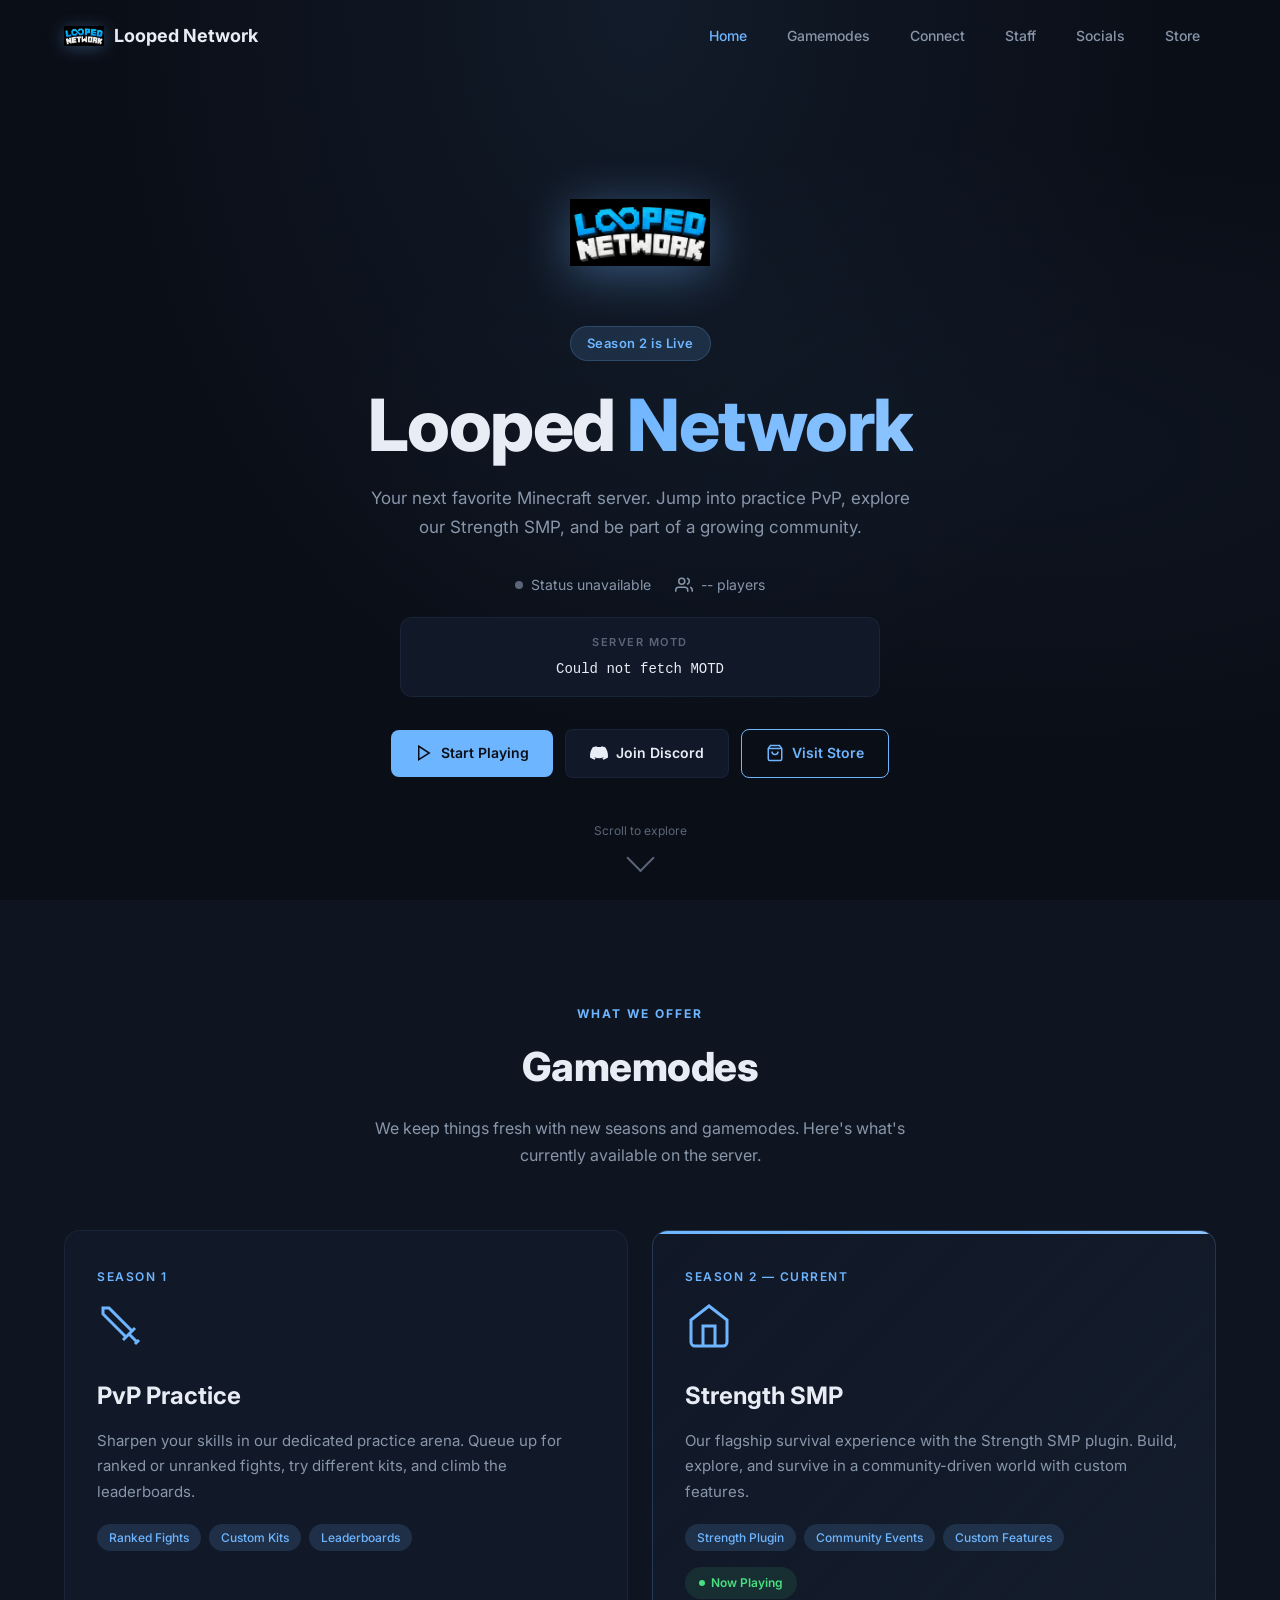
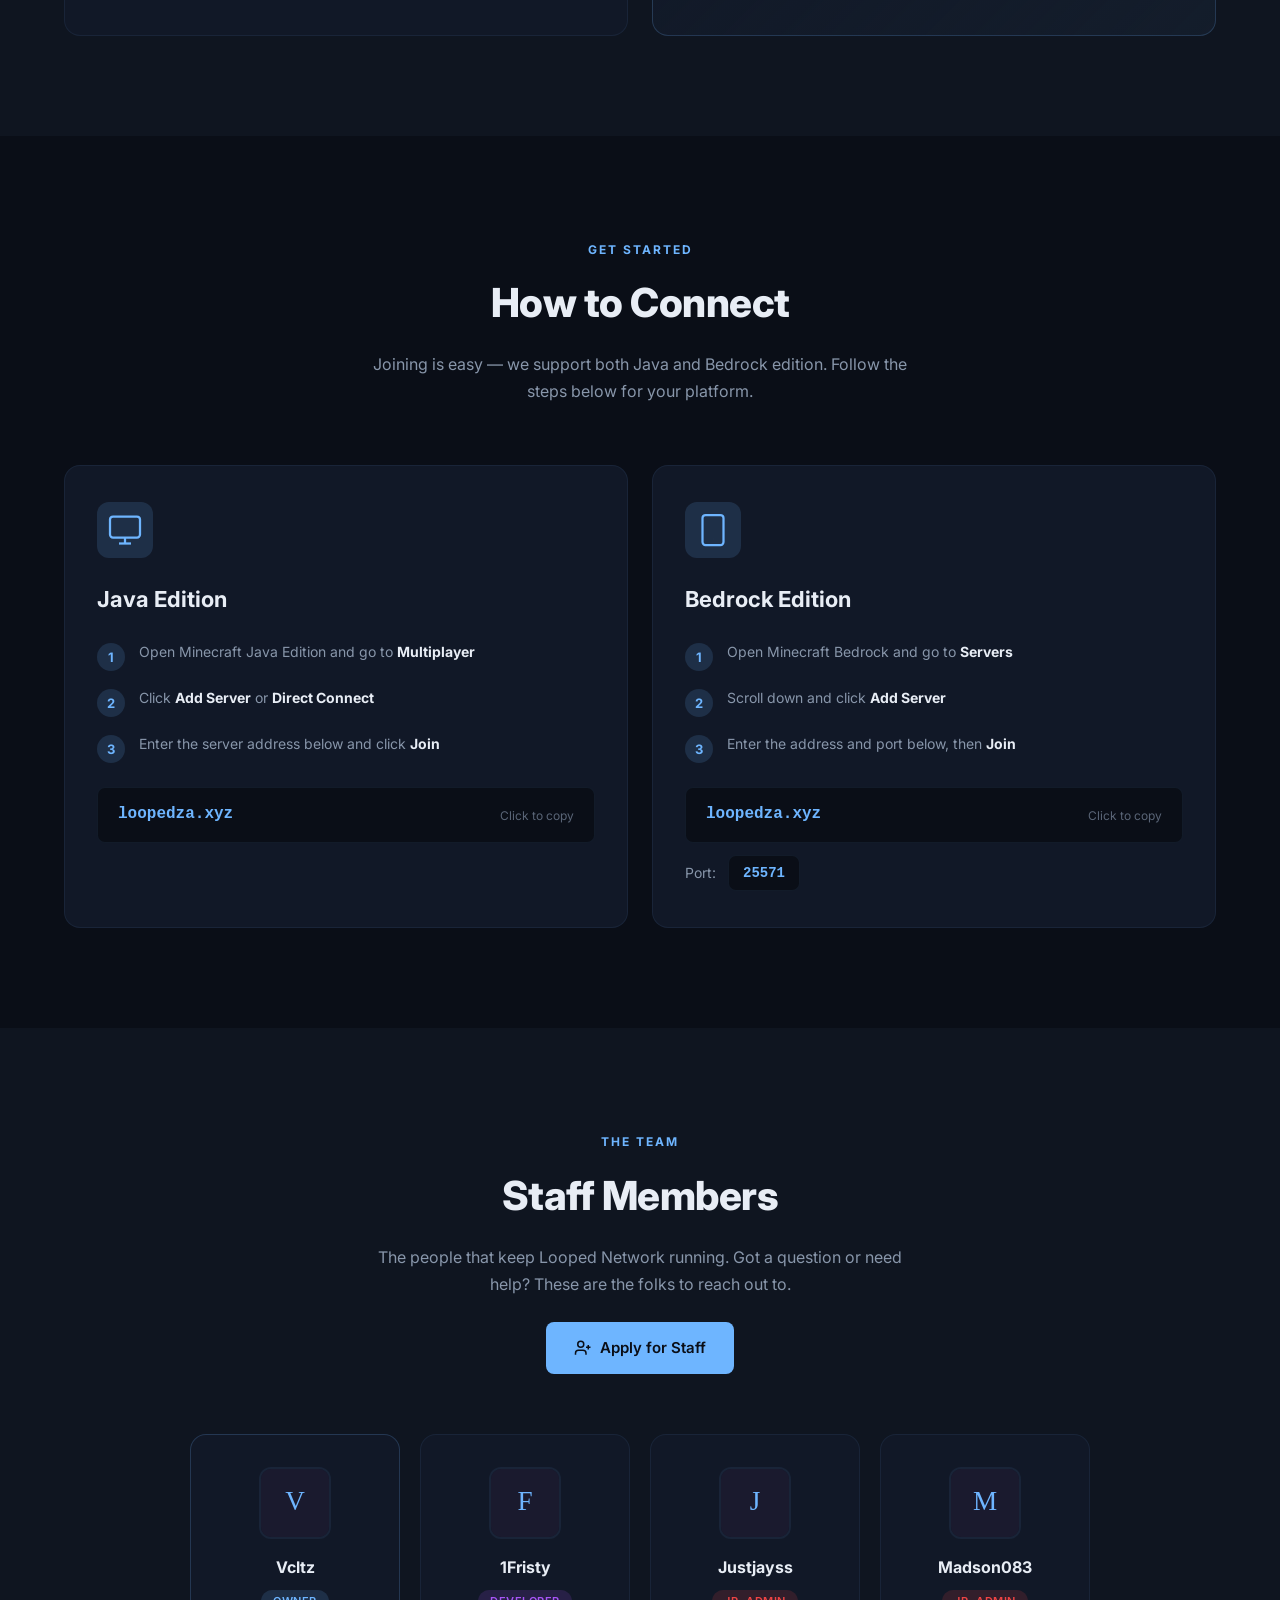
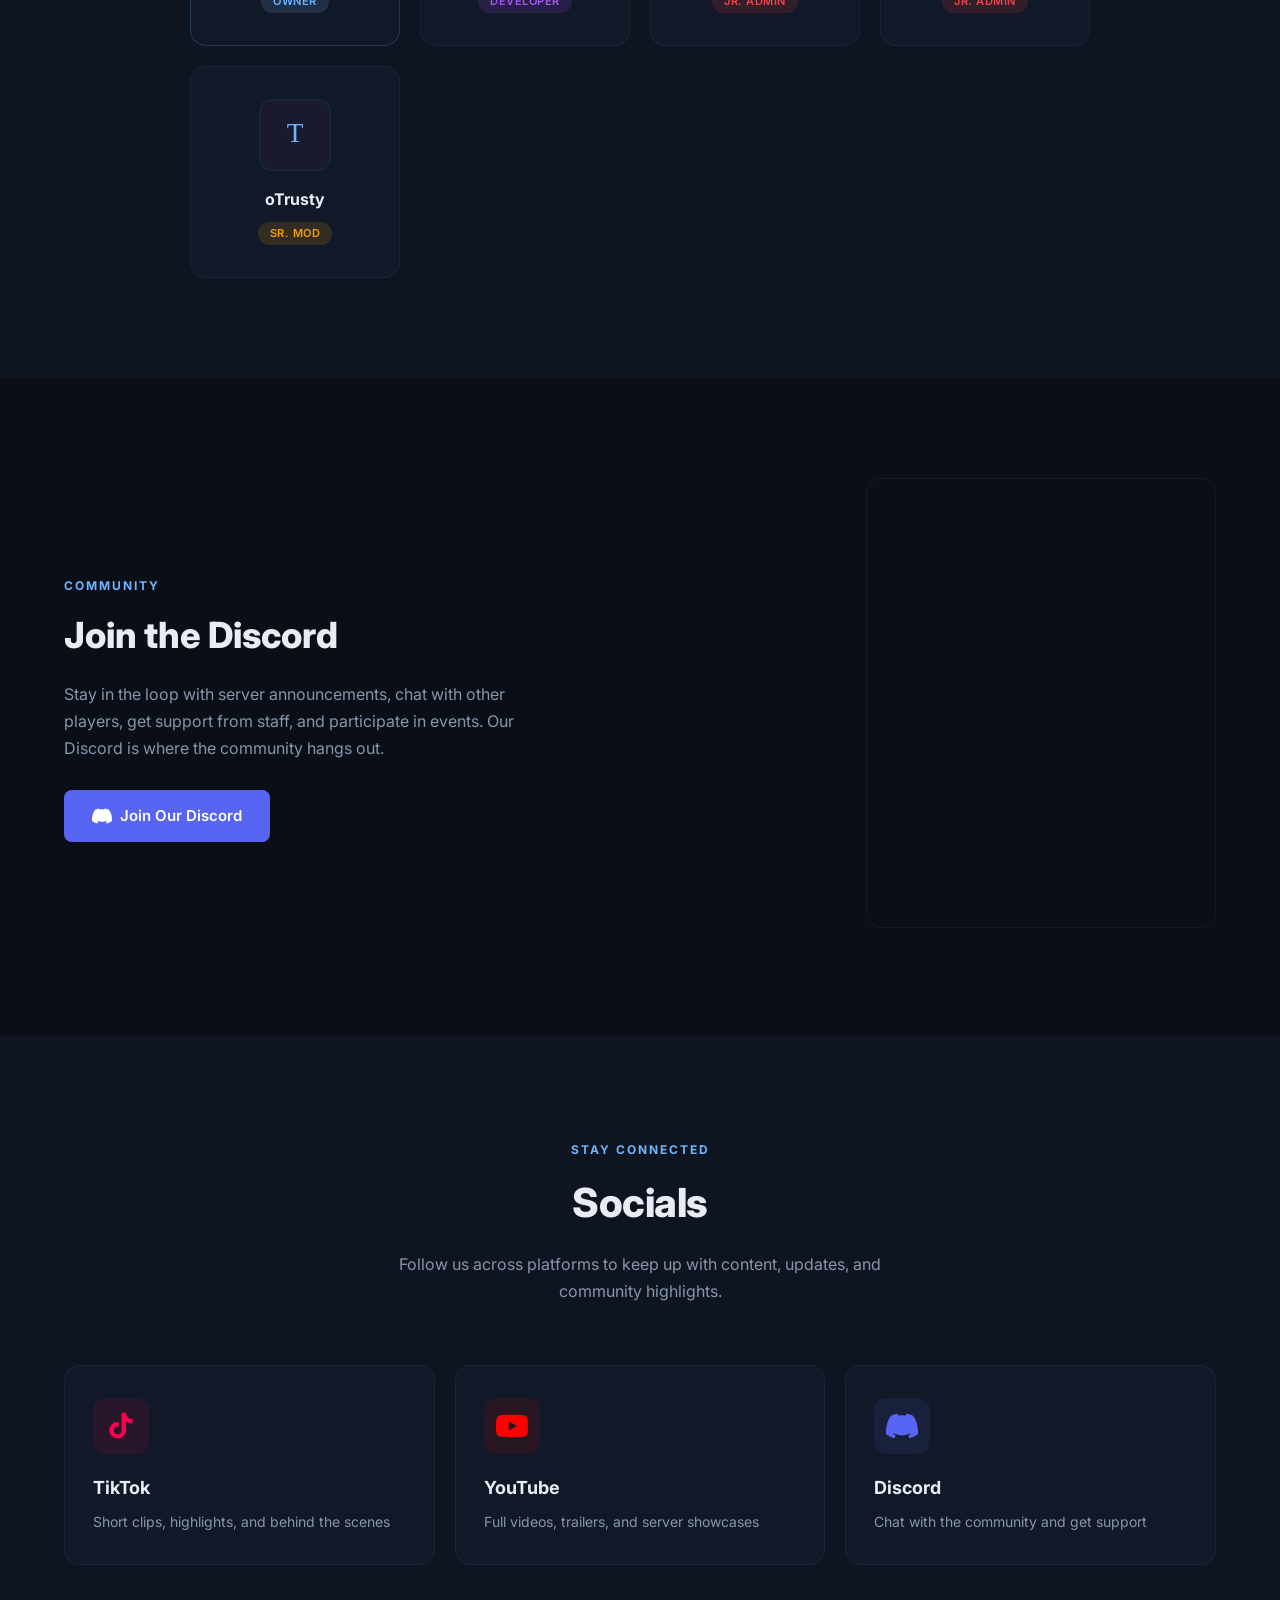
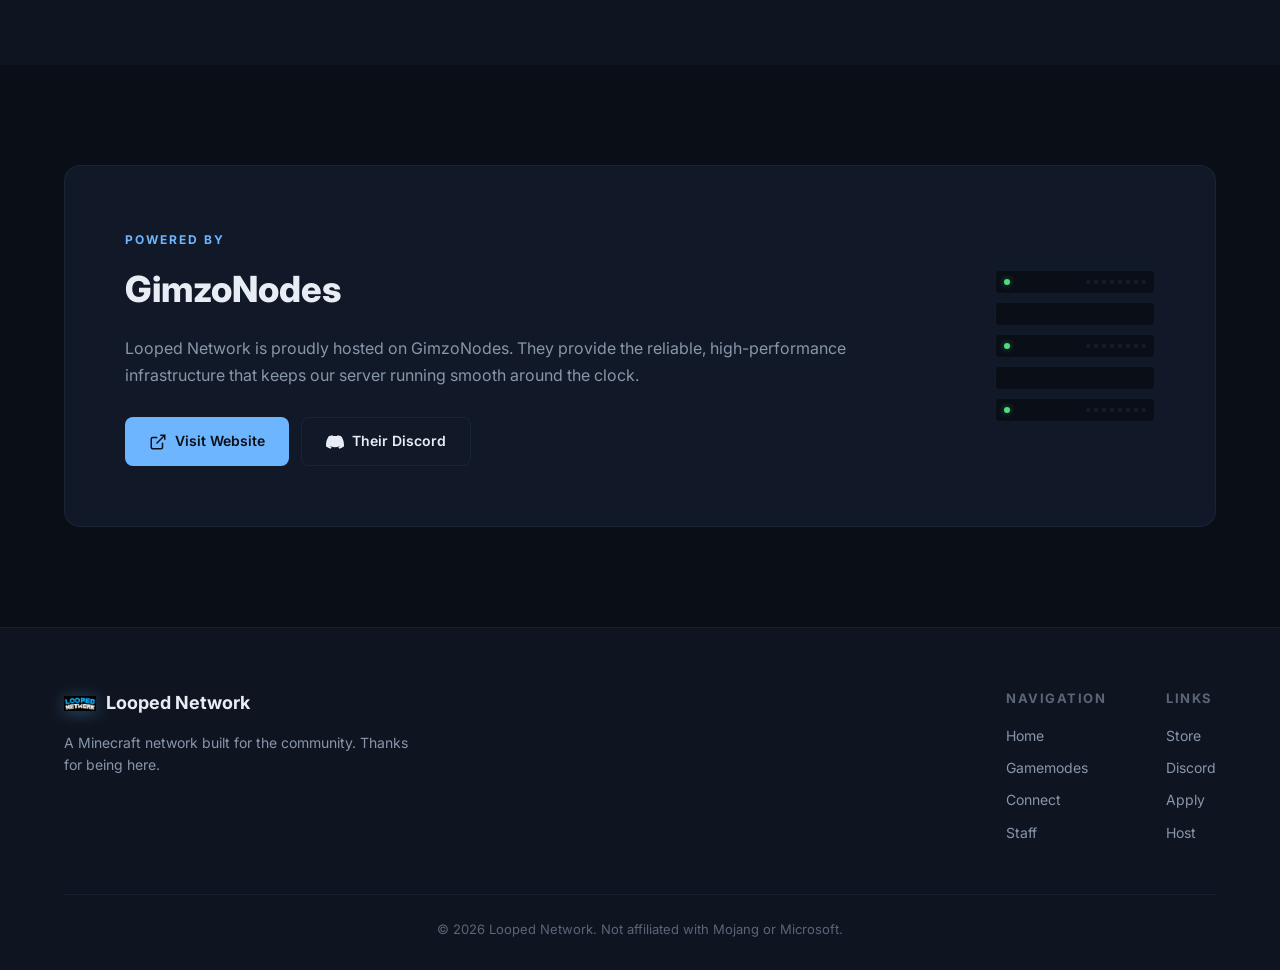
==== commit 440ec68f: "Add files via upload" ====
--- a/index.html
+++ b/index.html
@@ -22,7 +22,7 @@
                 <li><a href="#connect">Connect</a></li>
                 <li><a href="#staff">Staff</a></li>
                 <li><a href="#socials">Socials</a></li>
-                <li><a href="https://store.loopedza.xyz" target="_blank" class="nav-store-btn">Store</a></li>
+                <li><a href="store.html">Store</a></li>
             </ul>
             <button class="mobile-toggle" id="mobileToggle" aria-label="Toggle menu">
                 <span></span>
@@ -193,54 +193,53 @@
                     Apply for Staff
                 </a>
             </div>
-            <div class="staff-grid">
-                <div class="staff-card owner">
-                    <div class="staff-avatar">
-                        <img src="https://mc-heads.net/avatar/Vcltz/100" alt="Vcltz" onerror="this.src='data:image/svg+xml,<svg xmlns=%22http://www.w3.org/2000/svg%22 width=%22100%22 height=%22100%22><rect fill=%22%231a1a2e%22 width=%22100%22 height=%22100%22/><text x=%2250%22 y=%2260%22 text-anchor=%22middle%22 fill=%22%236EB5FF%22 font-size=%2240%22>V</text></svg>'">
-                    </div>
-                    <div class="staff-info">
-                        <h4>Vcltz</h4>
-                        <span class="staff-role role-owner">Owner</span>
-                    </div>
-                </div>
-                <div class="staff-card">
-                    <div class="staff-avatar">
-                        <img src="https://mc-heads.net/avatar/1Fristy/100" alt="1Fristy" onerror="this.src='data:image/svg+xml,<svg xmlns=%22http://www.w3.org/2000/svg%22 width=%22100%22 height=%22100%22><rect fill=%22%231a1a2e%22 width=%22100%22 height=%22100%22/><text x=%2250%22 y=%2260%22 text-anchor=%22middle%22 fill=%22%236EB5FF%22 font-size=%2240%22>F</text></svg>'">
-                    </div>
-                    <div class="staff-info">
-                        <h4>1Fristy</h4>
-                        <span class="staff-role role-dev">Developer</span>
-                    </div>
-                </div>
-                <div class="staff-card">
-                    <div class="staff-avatar">
-                        <img src="https://mc-heads.net/avatar/Justjayss/100" alt="Justjayss" onerror="this.src='data:image/svg+xml,<svg xmlns=%22http://www.w3.org/2000/svg%22 width=%22100%22 height=%22100%22><rect fill=%22%231a1a2e%22 width=%22100%22 height=%22100%22/><text x=%2250%22 y=%2260%22 text-anchor=%22middle%22 fill=%22%236EB5FF%22 font-size=%2240%22>J</text></svg>'">
-                    </div>
-                    <div class="staff-info">
-                        <h4>Justjayss</h4>
-                        <span class="staff-role role-admin">Jr. Admin</span>
-                    </div>
-                </div>
-                <div class="staff-card">
-                    <div class="staff-avatar">
-                        <img src="https://mc-heads.net/avatar/Madson038/100" alt="Madson038" onerror="this.src='data:image/svg+xml,<svg xmlns=%22http://www.w3.org/2000/svg%22 width=%22100%22 height=%22100%22><rect fill=%22%231a1a2e%22 width=%22100%22 height=%22100%22/><text x=%2250%22 y=%2260%22 text-anchor=%22middle%22 fill=%22%236EB5FF%22 font-size=%2240%22>M</text></svg>'">
-                    </div>
-                    <div class="staff-info">
-                        <h4>Madson038</h4>
-                        <span class="staff-role role-srmod">Sr. Mod</span>
-                    </div>
-                </div>
-                <div class="staff-card">
-                    <div class="staff-avatar">
-                        <img src="https://mc-heads.net/avatar/oTrusty/100" alt="oTrusty" onerror="this.src='data:image/svg+xml,<svg xmlns=%22http://www.w3.org/2000/svg%22 width=%22100%22 height=%22100%22><rect fill=%22%231a1a2e%22 width=%22100%22 height=%22100%22/><text x=%2250%22 y=%2260%22 text-anchor=%22middle%22 fill=%22%236EB5FF%22 font-size=%2240%22>T</text></svg>'">
-                    </div>
-                    <div class="staff-info">
-                        <h4>oTrusty</h4>
-                        <span class="staff-role role-mod">Moderator</span>
-                    </div>
-                </div>
-            </div>
-        </div>
+<div class="staff-grid">
+    <div class="staff-card owner">
+        <div class="staff-avatar">
+            <img src="https://mc-heads.net/avatar/Vcltz/100" alt="Vcltz" onerror="this.src='data:image/svg+xml,<svg xmlns=%22http://www.w3.org/2000/svg%22 width=%22100%22 height=%22100%22><rect fill=%22%231a1a2e%22 width=%22100%22 height=%22100%22/><text x=%2250%22 y=%2260%22 text-anchor=%22middle%22 fill=%22%236EB5FF%22 font-size=%2240%22>V</text></svg>'">
+        </div>
+        <div class="staff-info">
+            <h4>Vcltz</h4>
+            <span class="staff-role role-owner">Owner</span>
+        </div>
+    </div>
+    <div class="staff-card">
+        <div class="staff-avatar">
+            <img src="https://mc-heads.net/avatar/1Fristy/100" alt="1Fristy" onerror="this.src='data:image/svg+xml,<svg xmlns=%22http://www.w3.org/2000/svg%22 width=%22100%22 height=%22100%22><rect fill=%22%231a1a2e%22 width=%22100%22 height=%22100%22/><text x=%2250%22 y=%2260%22 text-anchor=%22middle%22 fill=%22%236EB5FF%22 font-size=%2240%22>F</text></svg>'">
+        </div>
+        <div class="staff-info">
+            <h4>1Fristy</h4>
+            <span class="staff-role role-dev">Developer</span>
+        </div>
+    </div>
+    <div class="staff-card">
+        <div class="staff-avatar">
+            <img src="https://mc-heads.net/avatar/Justjayss/100" alt="Justjayss" onerror="this.src='data:image/svg+xml,<svg xmlns=%22http://www.w3.org/2000/svg%22 width=%22100%22 height=%22100%22><rect fill=%22%231a1a2e%22 width=%22100%22 height=%22100%22/><text x=%2250%22 y=%2260%22 text-anchor=%22middle%22 fill=%22%236EB5FF%22 font-size=%2240%22>J</text></svg>'">
+        </div>
+        <div class="staff-info">
+            <h4>Justjayss</h4>
+            <span class="staff-role role-admin">Jr. Admin</span>
+        </div>
+    </div>
+    <div class="staff-card">
+        <div class="staff-avatar">
+            <img src="https://mc-heads.net/avatar/Madson083/100" alt="Madson083" onerror="this.src='data:image/svg+xml,<svg xmlns=%22http://www.w3.org/2000/svg%22 width=%22100%22 height=%22100%22><rect fill=%22%231a1a2e%22 width=%22100%22 height=%22100%22/><text x=%2250%22 y=%2260%22 text-anchor=%22middle%22 fill=%22%236EB5FF%22 font-size=%2240%22>M</text></svg>'">
+        </div>
+        <div class="staff-info">
+            <h4>Madson083</h4>
+            <span class="staff-role role-admin">Jr. Admin</span>
+        </div>
+    </div>
+    <div class="staff-card">
+        <div class="staff-avatar">
+            <img src="https://mc-heads.net/avatar/oTrusty/100" alt="oTrusty" onerror="this.src='data:image/svg+xml,<svg xmlns=%22http://www.w3.org/2000/svg%22 width=%22100%22 height=%22100%22><rect fill=%22%231a1a2e%22 width=%22100%22 height=%22100%22/><text x=%2250%22 y=%2260%22 text-anchor=%22middle%22 fill=%22%236EB5FF%22 font-size=%2240%22>T</text></svg>'">
+        </div>
+        <div class="staff-info">
+            <h4>oTrusty</h4>
+            <span class="staff-role role-srmod">Sr. Mod</span>
+        </div>
+    </div>
+</div>
     </section>
 
     <section class="section discord-section" id="discord-section">
